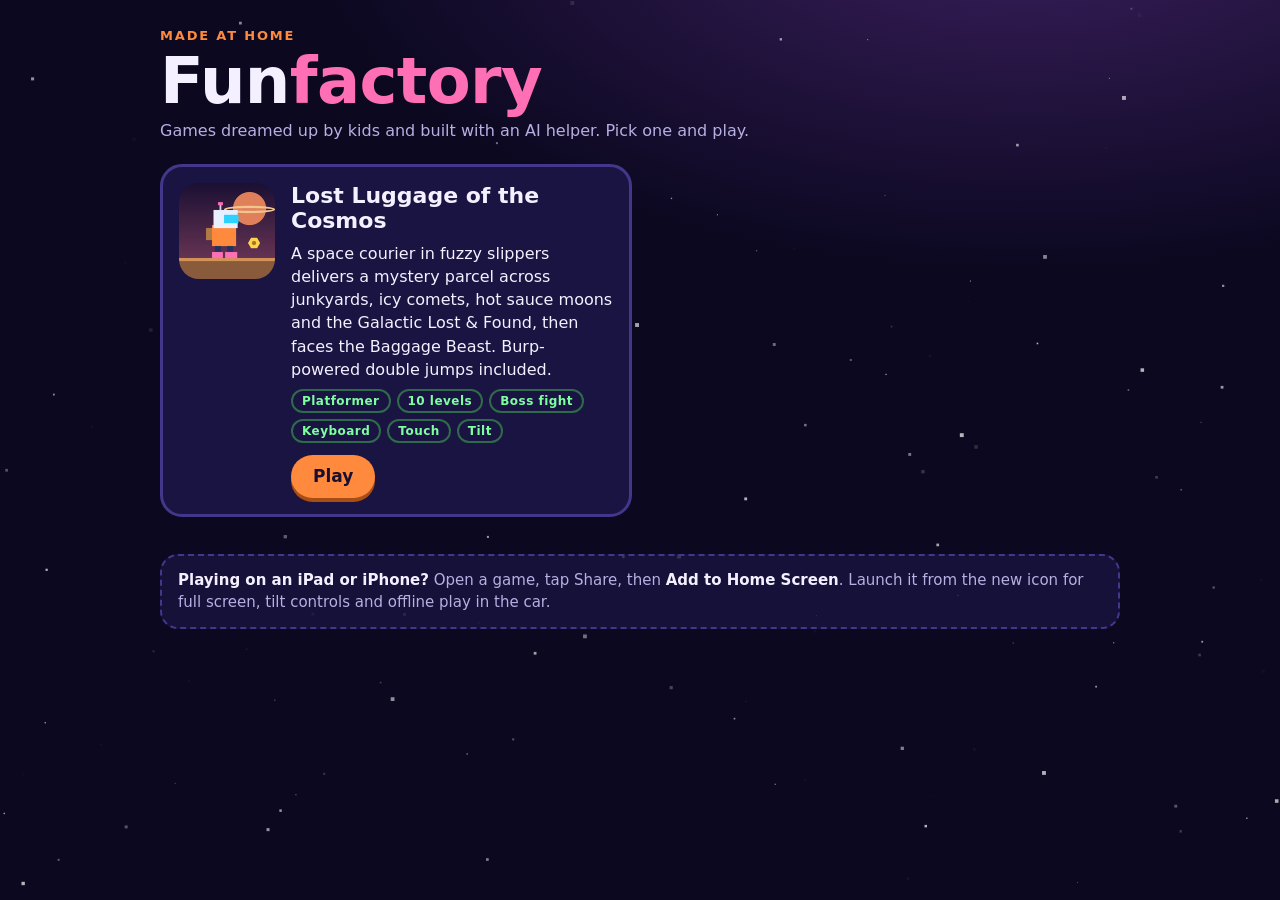
==== index.html @ 3f847eed "Lost Luggage v2: six new levels, Baggage Beast boss, power-ups, new monsters and biomes - Levels 4-9" ====
<!doctype html>
<html lang="en">
<head>
<meta charset="utf-8">
<meta name="viewport" content="width=device-width,initial-scale=1,viewport-fit=cover">
<meta name="theme-color" content="#0b0820">
<title>Funfactory</title>
<link rel="icon" href="games/lost-luggage-of-the-cosmos/icon-192.png">
<style>
/* Layout: a single column of game cards on a starfield; cards go two-up on wide screens. No web fonts, no network. */
:root{
  --space:#0b0820; --panel:#1a1442; --edge:#43378c; --ink:#f4f0ff; --muted:#b8afe2;
  --orange:#ff8a3d; --pink:#ff6fb5; --green:#7dffa0;
  --display:"Avenir Next Rounded","Arial Rounded MT Bold",ui-rounded,"Trebuchet MS",system-ui,sans-serif;
  --body:"Trebuchet MS",ui-rounded,system-ui,-apple-system,"Segoe UI",Roboto,sans-serif;
  color-scheme:dark;
}
*{box-sizing:border-box}
html{background:var(--space)}
body{margin:0;min-height:100vh;color:var(--ink);font:16px/1.45 var(--body);
  background:radial-gradient(1200px 600px at 80% -10%, #3b1f5e 0%, transparent 60%), var(--space);
  padding:calc(env(safe-area-inset-top,0px) + 28px) max(16px,env(safe-area-inset-right,0px)) calc(env(safe-area-inset-bottom,0px) + 32px) max(16px,env(safe-area-inset-left,0px))}
#stars{position:fixed;inset:0;z-index:0;pointer-events:none}
main{position:relative;z-index:1;max-width:60rem;margin:0 auto;display:flex;flex-direction:column;gap:22px}
header{display:flex;flex-direction:column;gap:6px}
.eyebrow{font:800 13px var(--display);letter-spacing:.14em;text-transform:uppercase;color:var(--orange)}
h1{margin:0;font:800 clamp(36px,8vw,64px)/1 var(--display);letter-spacing:-.01em;text-wrap:balance}
h1 span{color:var(--pink)}
.lead{margin:0;color:var(--muted);max-width:40rem}
.grid{display:grid;grid-template-columns:repeat(auto-fill,minmax(min(100%,26rem),1fr));gap:16px}
.card{display:flex;gap:16px;align-items:flex-start;background:var(--panel);border:3px solid var(--edge);border-radius:22px;padding:16px;min-width:0}
.card img{width:96px;height:96px;border-radius:20px;flex:none;image-rendering:auto}
.card .body{display:flex;flex-direction:column;gap:8px;min-width:0}
.card h2{margin:0;font:800 22px/1.15 var(--display)}
.card p{margin:0;color:var(--ink)}
.tags{display:flex;flex-wrap:wrap;gap:6px}
.tag{font:800 12px var(--display);letter-spacing:.04em;color:var(--green);border:2px solid #2f6b4a;border-radius:999px;padding:3px 9px}
.play{align-self:flex-start;margin-top:4px;font:800 17px/1 var(--display);color:#1a0f2e;background:var(--orange);border-radius:999px;padding:13px 22px;
  text-decoration:none;box-shadow:0 4px 0 #a84d14}
.play:active{transform:translateY(2px);box-shadow:0 2px 0 #a84d14}
.play:focus-visible{outline:3px solid var(--green);outline-offset:3px}
.tip{background:rgba(26,20,66,.75);border:2px dashed var(--edge);border-radius:18px;padding:14px 16px;color:var(--muted);font-size:15px}
.tip b{color:var(--ink)}
@media (prefers-reduced-motion: reduce){.play:active{transform:none}}
</style>
</head>
<body>
<canvas id="stars" aria-hidden="true"></canvas>
<main>
  <header>
    <div class="eyebrow">Made at home</div>
    <h1>Fun<span>factory</span></h1>
    <p class="lead">Games dreamed up by kids and built with an AI helper. Pick one and play.</p>
  </header>

  <section class="grid" id="games" aria-label="Games"></section>

  <p class="tip"><b>Playing on an iPad or iPhone?</b> Open a game, tap Share, then <b>Add to Home Screen</b>. Launch it from the new icon for full screen, tilt controls and offline play in the car.</p>
</main>

<script>
'use strict';
// GAME LIST: add one entry per game folder under games/ (newest first).
const GAMES = [
  {
    slug: 'lost-luggage-of-the-cosmos',
    title: 'Lost Luggage of the Cosmos',
    blurb: 'A space courier in fuzzy slippers delivers a mystery parcel across junkyards, icy comets, hot sauce moons and the Galactic Lost & Found, then faces the Baggage Beast. Burp-powered double jumps included.',
    tags: ['Platformer', '10 levels', 'Boss fight', 'Keyboard', 'Touch', 'Tilt'],
  },
];

const grid = document.getElementById('games');
for (const g of GAMES) {
  const card = document.createElement('article'); card.className = 'card';
  const img = document.createElement('img'); img.src = `games/${g.slug}/icon-192.png`; img.alt = '';
  img.onerror = () => img.remove();
  const body = document.createElement('div'); body.className = 'body';
  const h = document.createElement('h2'); h.textContent = g.title;
  const p = document.createElement('p'); p.textContent = g.blurb;
  const tags = document.createElement('div'); tags.className = 'tags';
  for (const t of g.tags || []) { const s = document.createElement('span'); s.className = 'tag'; s.textContent = t; tags.append(s); }
  const a = document.createElement('a'); a.className = 'play'; a.href = `games/${g.slug}/`; a.textContent = 'Play';
  body.append(h, p, tags, a); card.append(img, body); grid.append(card);
}

// twinkling starfield
const c = document.getElementById('stars'), x = c.getContext('2d');
let W = 0, H = 0; const stars = Array.from({ length: 140 }, () => ({ x: Math.random(), y: Math.random(), s: Math.random() * 1.6 + 0.4, t: Math.random() * 6 }));
function size() { const d = Math.min(devicePixelRatio || 1, 2); W = c.width = innerWidth * d; H = c.height = innerHeight * d; c.style.width = innerWidth + 'px'; c.style.height = innerHeight + 'px'; }
function draw(now) {
  x.clearRect(0, 0, W, H);
  for (const s of stars) { x.globalAlpha = 0.35 + 0.35 * Math.sin(now / 700 + s.t); x.fillStyle = '#fff'; x.fillRect(s.x * W, s.y * H, s.s * 2, s.s * 2); }
  if (!matchMedia('(prefers-reduced-motion: reduce)').matches) requestAnimationFrame(draw);
}
addEventListener('resize', size); size(); requestAnimationFrame(draw);
</script>
</body>
</html>
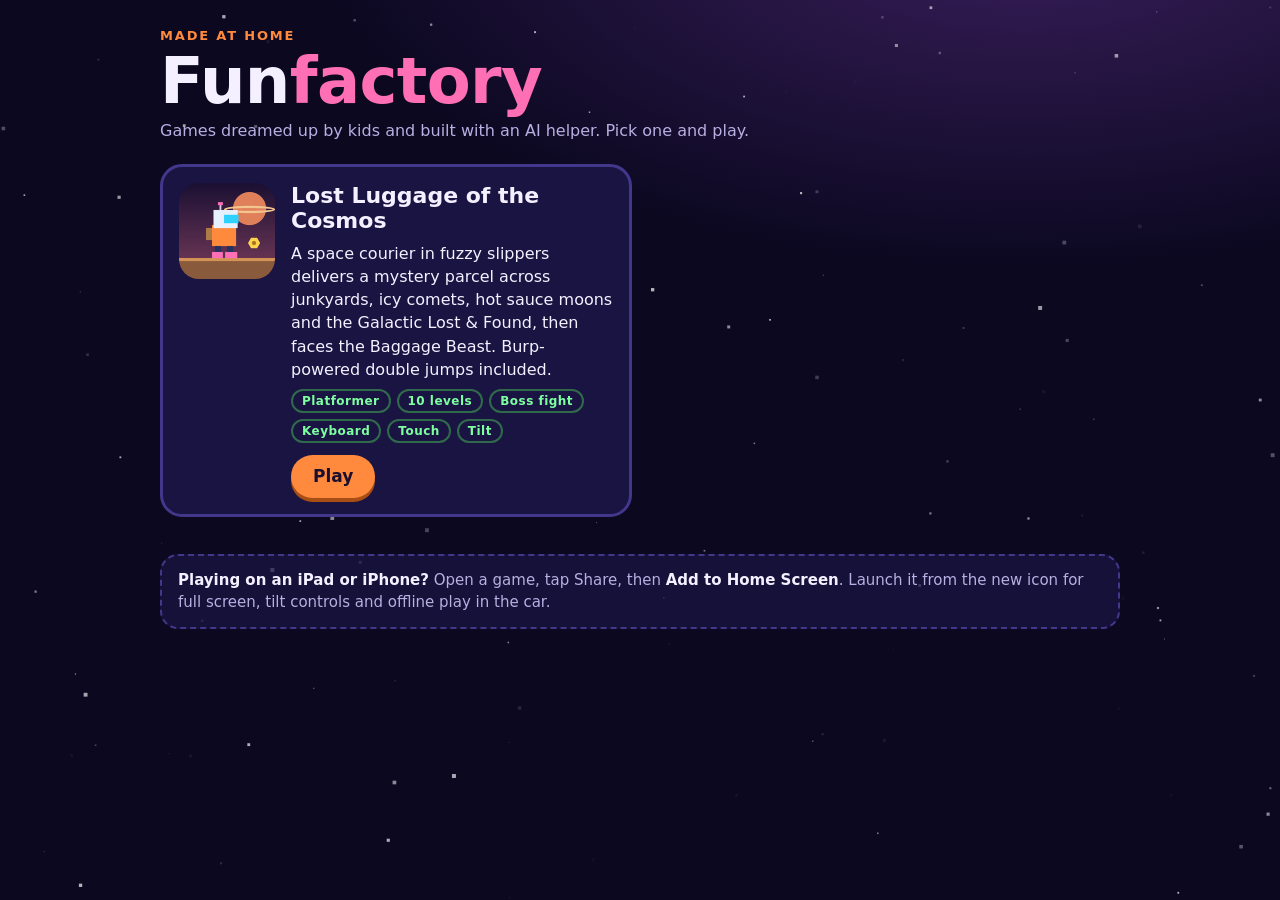
==== commit 609c93c8: "Privacy: rules in AGENTS.md, check_private.py, no-index tags - AGENTS.md "Privacy": no real people o" ====
--- a/index.html
+++ b/index.html
@@ -2,6 +2,7 @@
 <html lang="en">
 <head>
 <meta charset="utf-8">
+<meta name="robots" content="noindex">
 <meta name="viewport" content="width=device-width,initial-scale=1,viewport-fit=cover">
 <meta name="theme-color" content="#0b0820">
 <title>Funfactory</title>
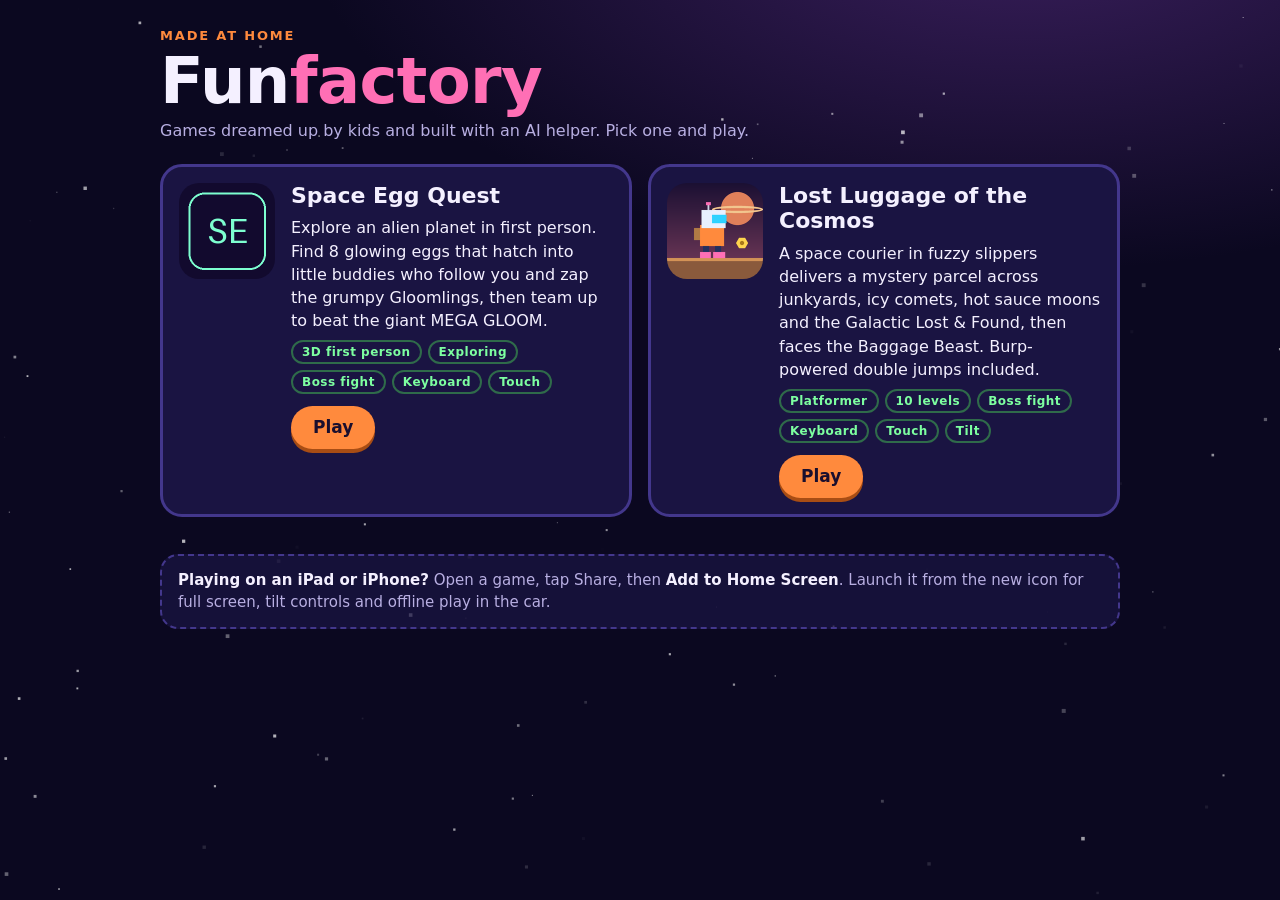
==== commit d4eecb03: "Add Space Egg Quest: first-person egg hunt with alien buddies and a boss Explore an alien planet, ha" ====
--- a/index.html
+++ b/index.html
@@ -64,6 +64,12 @@
 // GAME LIST: add one entry per game folder under games/ (newest first).
 const GAMES = [
   {
+    slug: 'space-egg-quest',
+    title: 'Space Egg Quest',
+    blurb: 'Explore an alien planet in first person. Find 8 glowing eggs that hatch into little buddies who follow you and zap the grumpy Gloomlings, then team up to beat the giant MEGA GLOOM.',
+    tags: ['3D first person', 'Exploring', 'Boss fight', 'Keyboard', 'Touch'],
+  },
+  {
     slug: 'lost-luggage-of-the-cosmos',
     title: 'Lost Luggage of the Cosmos',
     blurb: 'A space courier in fuzzy slippers delivers a mystery parcel across junkyards, icy comets, hot sauce moons and the Galactic Lost & Found, then faces the Baggage Beast. Burp-powered double jumps included.',
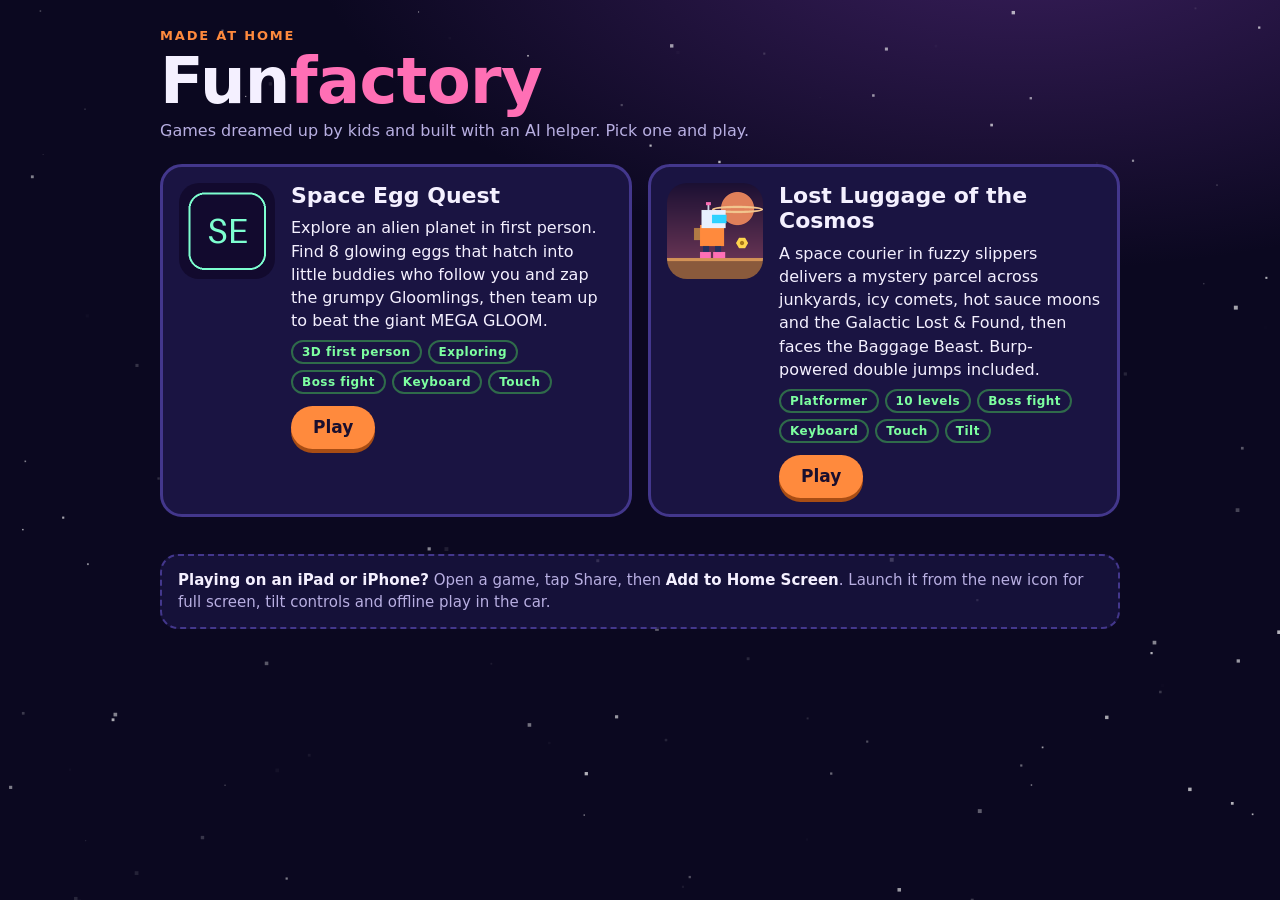
==== commit fe2e0344: "Home page: its own arcade-cabinet icon for bookmarks and Home Screen Co-Authored-By: Claude Fable 5." ====
--- a/index.html
+++ b/index.html
@@ -6,7 +6,11 @@
 <meta name="viewport" content="width=device-width,initial-scale=1,viewport-fit=cover">
 <meta name="theme-color" content="#0b0820">
 <title>Funfactory</title>
-<link rel="icon" href="games/lost-luggage-of-the-cosmos/icon-192.png">
+<meta name="apple-mobile-web-app-title" content="Funfactory">
+<link rel="manifest" href="manifest.webmanifest">
+<link rel="apple-touch-icon" href="apple-touch-icon.png">
+<link rel="icon" type="image/png" sizes="48x48" href="favicon.png">
+<link rel="icon" type="image/png" sizes="192x192" href="icon-192.png">
 <style>
 /* Layout: a single column of game cards on a starfield; cards go two-up on wide screens. No web fonts, no network. */
 :root{
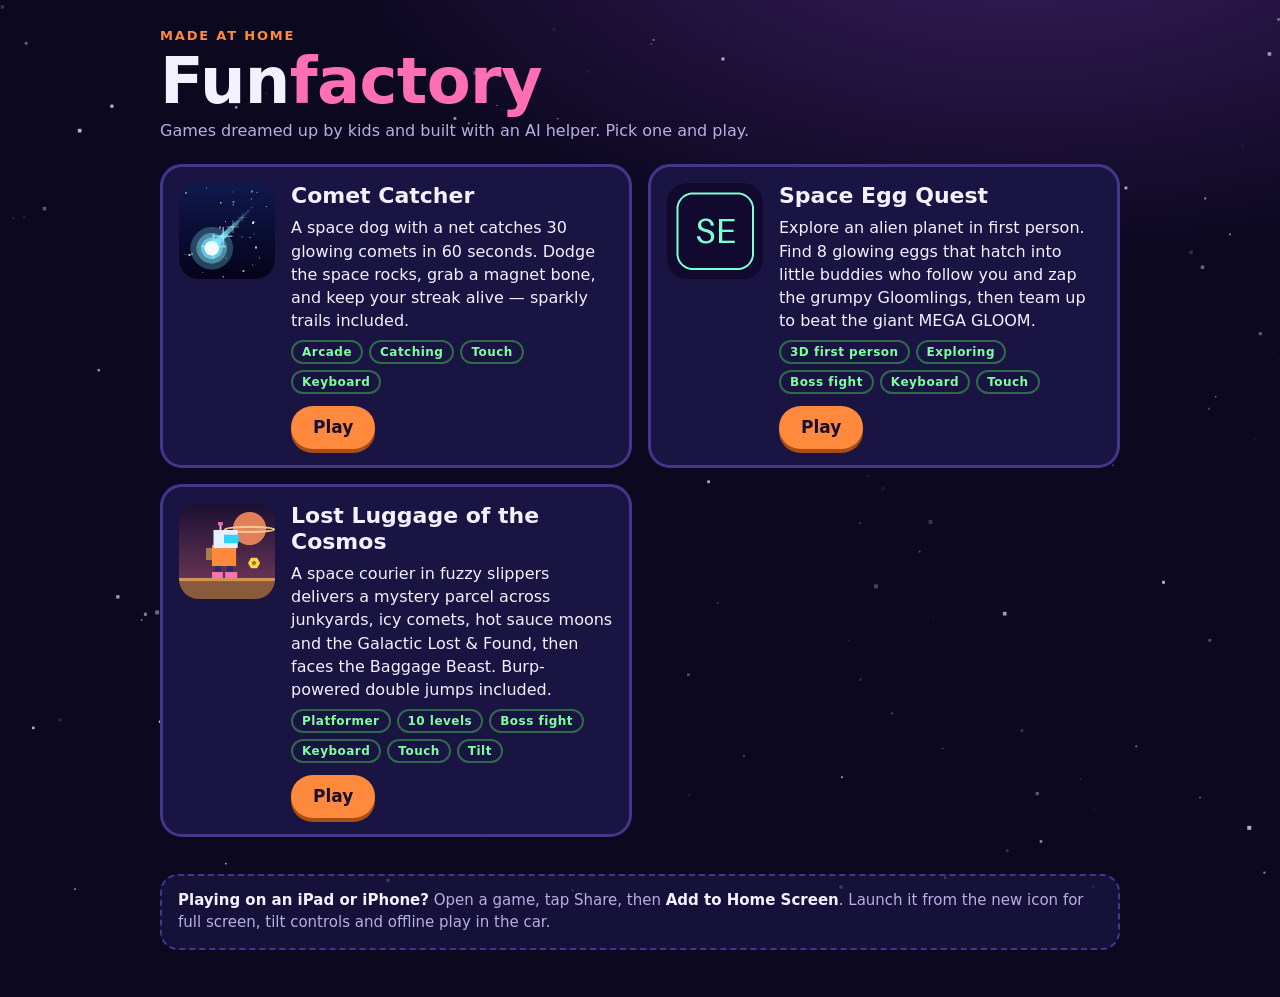
==== commit 3c66aab8: "New game: comet-catcher (Game Studio request 5023c83b) Built by Funfactory Studio from a Game Card a" ====
--- a/index.html
+++ b/index.html
@@ -68,6 +68,12 @@
 // GAME LIST: add one entry per game folder under games/ (newest first).
 const GAMES = [
   {
+    slug: 'comet-catcher',
+    title: 'Comet Catcher',
+    blurb: 'A space dog with a net catches 30 glowing comets in 60 seconds. Dodge the space rocks, grab a magnet bone, and keep your streak alive — sparkly trails included.',
+    tags: ['Arcade', 'Catching', 'Touch', 'Keyboard'],
+  },
+  {
     slug: 'space-egg-quest',
     title: 'Space Egg Quest',
     blurb: 'Explore an alien planet in first person. Find 8 glowing eggs that hatch into little buddies who follow you and zap the grumpy Gloomlings, then team up to beat the giant MEGA GLOOM.',
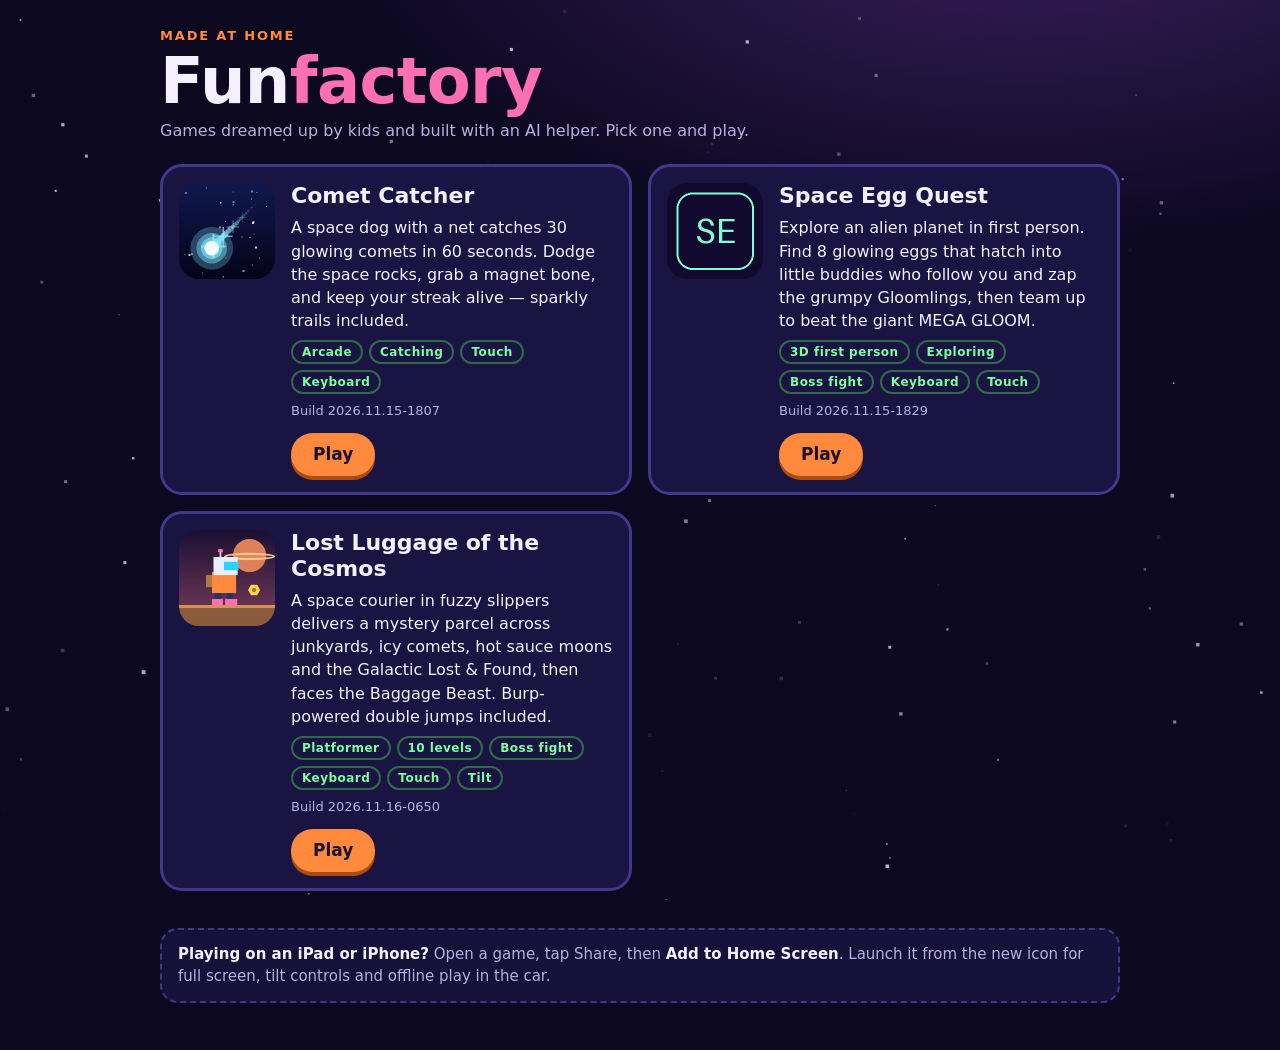
==== commit d4a910e4: "Build numbers: shown on each game's title screen and home-page card; stamp_build.py" ====
--- a/index.html
+++ b/index.html
@@ -38,6 +38,7 @@
 .card .body{display:flex;flex-direction:column;gap:8px;min-width:0}
 .card h2{margin:0;font:800 22px/1.15 var(--display)}
 .card p{margin:0;color:var(--ink)}
+.card .build{font-size:13px;color:var(--muted)}
 .tags{display:flex;flex-wrap:wrap;gap:6px}
 .tag{font:800 12px var(--display);letter-spacing:.04em;color:var(--green);border:2px solid #2f6b4a;border-radius:999px;padding:3px 9px}
 .play{align-self:flex-start;margin-top:4px;font:800 17px/1 var(--display);color:#1a0f2e;background:var(--orange);border-radius:999px;padding:13px 22px;
@@ -97,8 +98,12 @@
   const p = document.createElement('p'); p.textContent = g.blurb;
   const tags = document.createElement('div'); tags.className = 'tags';
   for (const t of g.tags || []) { const s = document.createElement('span'); s.className = 'tag'; s.textContent = t; tags.append(s); }
+  // The build number (Eastern date and time it was published) lets players see that an update came through.
+  const b = document.createElement('p'); b.className = 'build'; b.hidden = true;
+  fetch(`games/${g.slug}/build.json`, { cache: 'no-cache' }).then(r => r.ok ? r.json() : null)
+    .then(j => { if (j && j.build) { b.textContent = `Build ${j.build}`; b.hidden = false; } }).catch(() => {});
   const a = document.createElement('a'); a.className = 'play'; a.href = `games/${g.slug}/`; a.textContent = 'Play';
-  body.append(h, p, tags, a); card.append(img, body); grid.append(card);
+  body.append(h, p, tags, b, a); card.append(img, body); grid.append(card);
 }
 
 // twinkling starfield
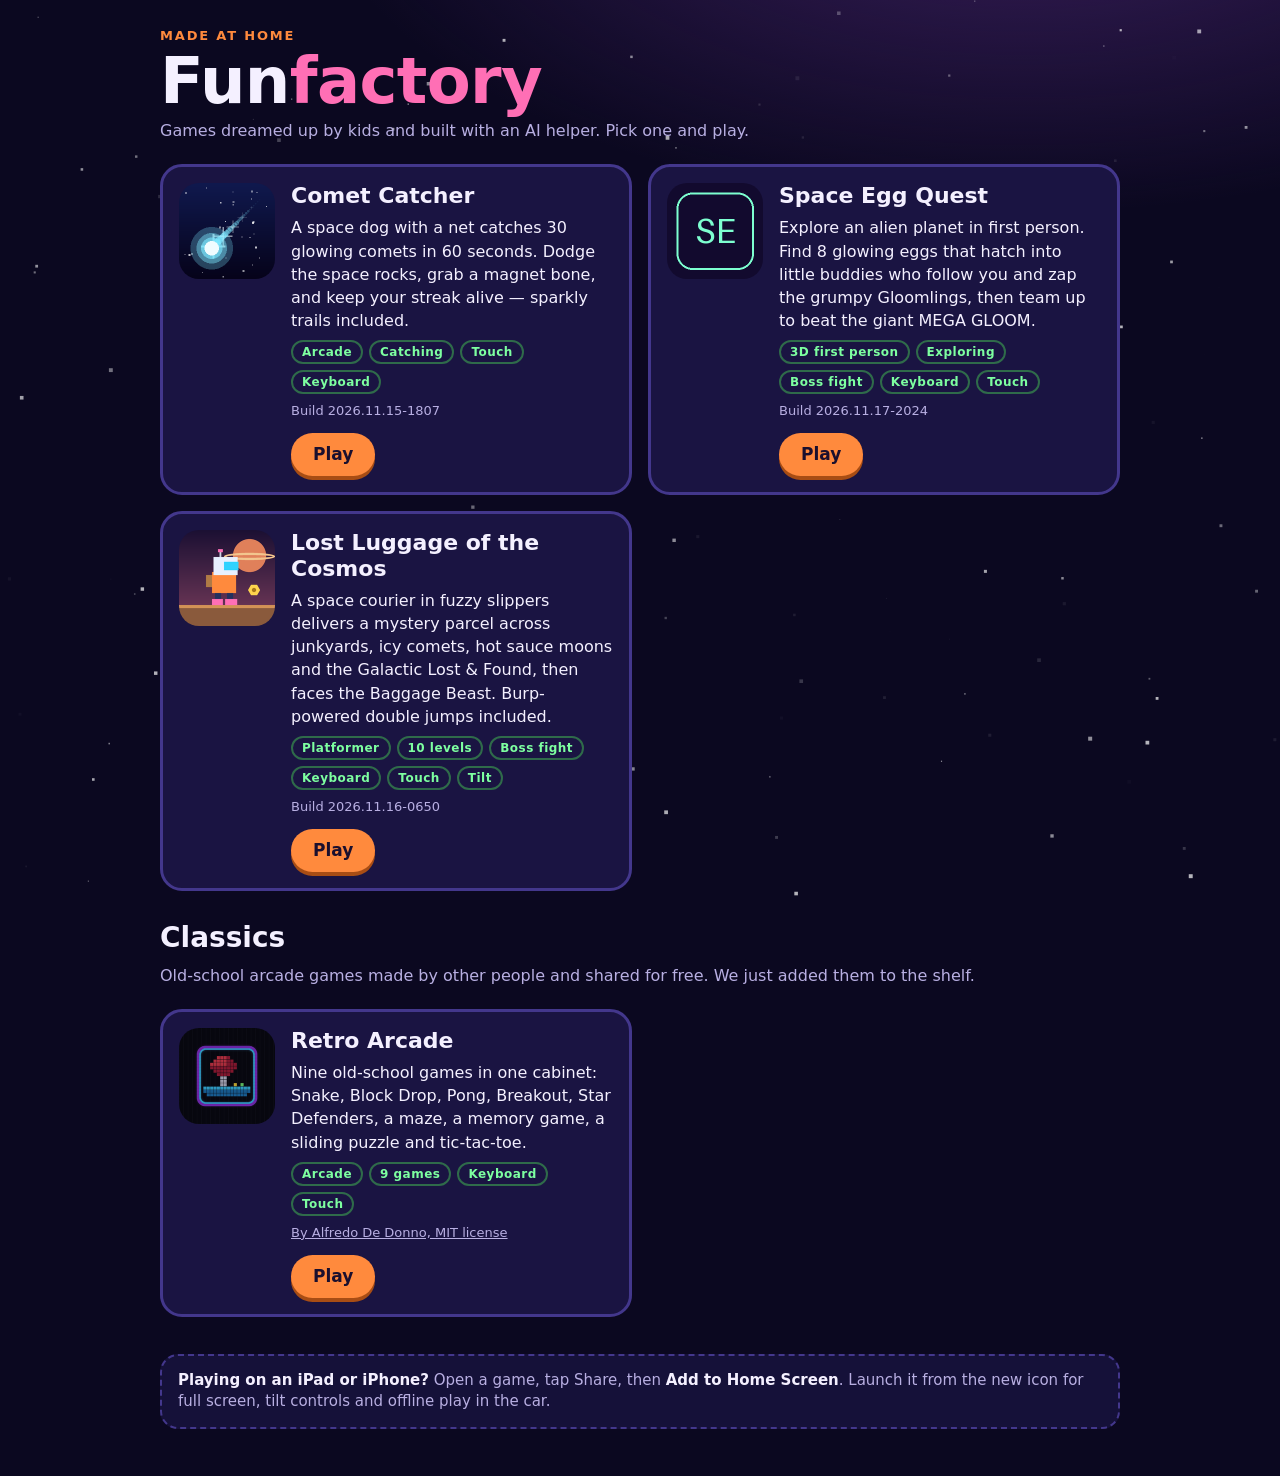
==== commit 4b7dba1f: "Classics shelf: Retro Arcade (nine MIT-licensed arcade games, in English) Adds a second home-page se" ====
--- a/index.html
+++ b/index.html
@@ -47,6 +47,10 @@
 .play:focus-visible{outline:3px solid var(--green);outline-offset:3px}
 .tip{background:rgba(26,20,66,.75);border:2px dashed var(--edge);border-radius:18px;padding:14px 16px;color:var(--muted);font-size:15px}
 .tip b{color:var(--ink)}
+h2.shelf{margin:10px 0 0;font:800 28px/1.1 var(--display)}
+.shelf-lead{margin:-12px 0 0;color:var(--muted)}
+.card .credit{font-size:13px;color:var(--muted)}
+.card .credit a{color:var(--muted)}
 @media (prefers-reduced-motion: reduce){.play:active{transform:none}}
 </style>
 </head>
@@ -60,6 +64,10 @@
   </header>
 
   <section class="grid" id="games" aria-label="Games"></section>
+
+  <h2 class="shelf">Classics</h2>
+  <p class="shelf-lead">Old-school arcade games made by other people and shared for free. We just added them to the shelf.</p>
+  <section class="grid" id="classics" aria-label="Classics"></section>
 
   <p class="tip"><b>Playing on an iPad or iPhone?</b> Open a game, tap Share, then <b>Add to Home Screen</b>. Launch it from the new icon for full screen, tilt controls and offline play in the car.</p>
 </main>
@@ -88,22 +96,49 @@
   },
 ];
 
-const grid = document.getElementById('games');
-for (const g of GAMES) {
+// CLASSICS: free, openly licensed games by other people, kept under classics/ with their LICENSE and NOTICE.md.
+// The Game Studio and the test harness only look in games/, so these are never rebuilt or bot-tested.
+const CLASSICS = [
+  {
+    path: 'classics/arcade/',
+    title: 'Retro Arcade',
+    blurb: 'Nine old-school games in one cabinet: Snake, Block Drop, Pong, Breakout, Star Defenders, a maze, a memory game, a sliding puzzle and tic-tac-toe.',
+    tags: ['Arcade', '9 games', 'Keyboard', 'Touch'],
+    credit: { text: 'By Alfredo De Donno, MIT license', href: 'https://github.com/sirAlfry/retro-arcade-collection-phaser' },
+  },
+];
+
+function card(g, href, icon) {
   const card = document.createElement('article'); card.className = 'card';
-  const img = document.createElement('img'); img.src = `games/${g.slug}/icon-192.png`; img.alt = '';
+  const img = document.createElement('img'); img.src = icon; img.alt = '';
   img.onerror = () => img.remove();
   const body = document.createElement('div'); body.className = 'body';
   const h = document.createElement('h2'); h.textContent = g.title;
   const p = document.createElement('p'); p.textContent = g.blurb;
   const tags = document.createElement('div'); tags.className = 'tags';
   for (const t of g.tags || []) { const s = document.createElement('span'); s.className = 'tag'; s.textContent = t; tags.append(s); }
+  const a = document.createElement('a'); a.className = 'play'; a.href = href; a.textContent = 'Play';
+  body.append(h, p, tags);
+  card.append(img, body);
+  return { card, body, a };
+}
+
+const grid = document.getElementById('games');
+for (const g of GAMES) {
+  const { card: c, body, a } = card(g, `games/${g.slug}/`, `games/${g.slug}/icon-192.png`);
   // The build number (Eastern date and time it was published) lets players see that an update came through.
   const b = document.createElement('p'); b.className = 'build'; b.hidden = true;
   fetch(`games/${g.slug}/build.json`, { cache: 'no-cache' }).then(r => r.ok ? r.json() : null)
     .then(j => { if (j && j.build) { b.textContent = `Build ${j.build}`; b.hidden = false; } }).catch(() => {});
-  const a = document.createElement('a'); a.className = 'play'; a.href = `games/${g.slug}/`; a.textContent = 'Play';
-  body.append(h, p, tags, b, a); card.append(img, body); grid.append(card);
+  body.append(b, a); grid.append(c);
+}
+
+const shelf = document.getElementById('classics');
+for (const g of CLASSICS) {
+  const { card: c, body, a } = card(g, g.path, `${g.path}assets/icons/icon-192.png`);
+  const cr = document.createElement('p'); cr.className = 'credit';
+  const link = document.createElement('a'); link.href = g.credit.href; link.textContent = g.credit.text; link.rel = 'noopener';
+  cr.append(link); body.append(cr, a); shelf.append(c);
 }
 
 // twinkling starfield
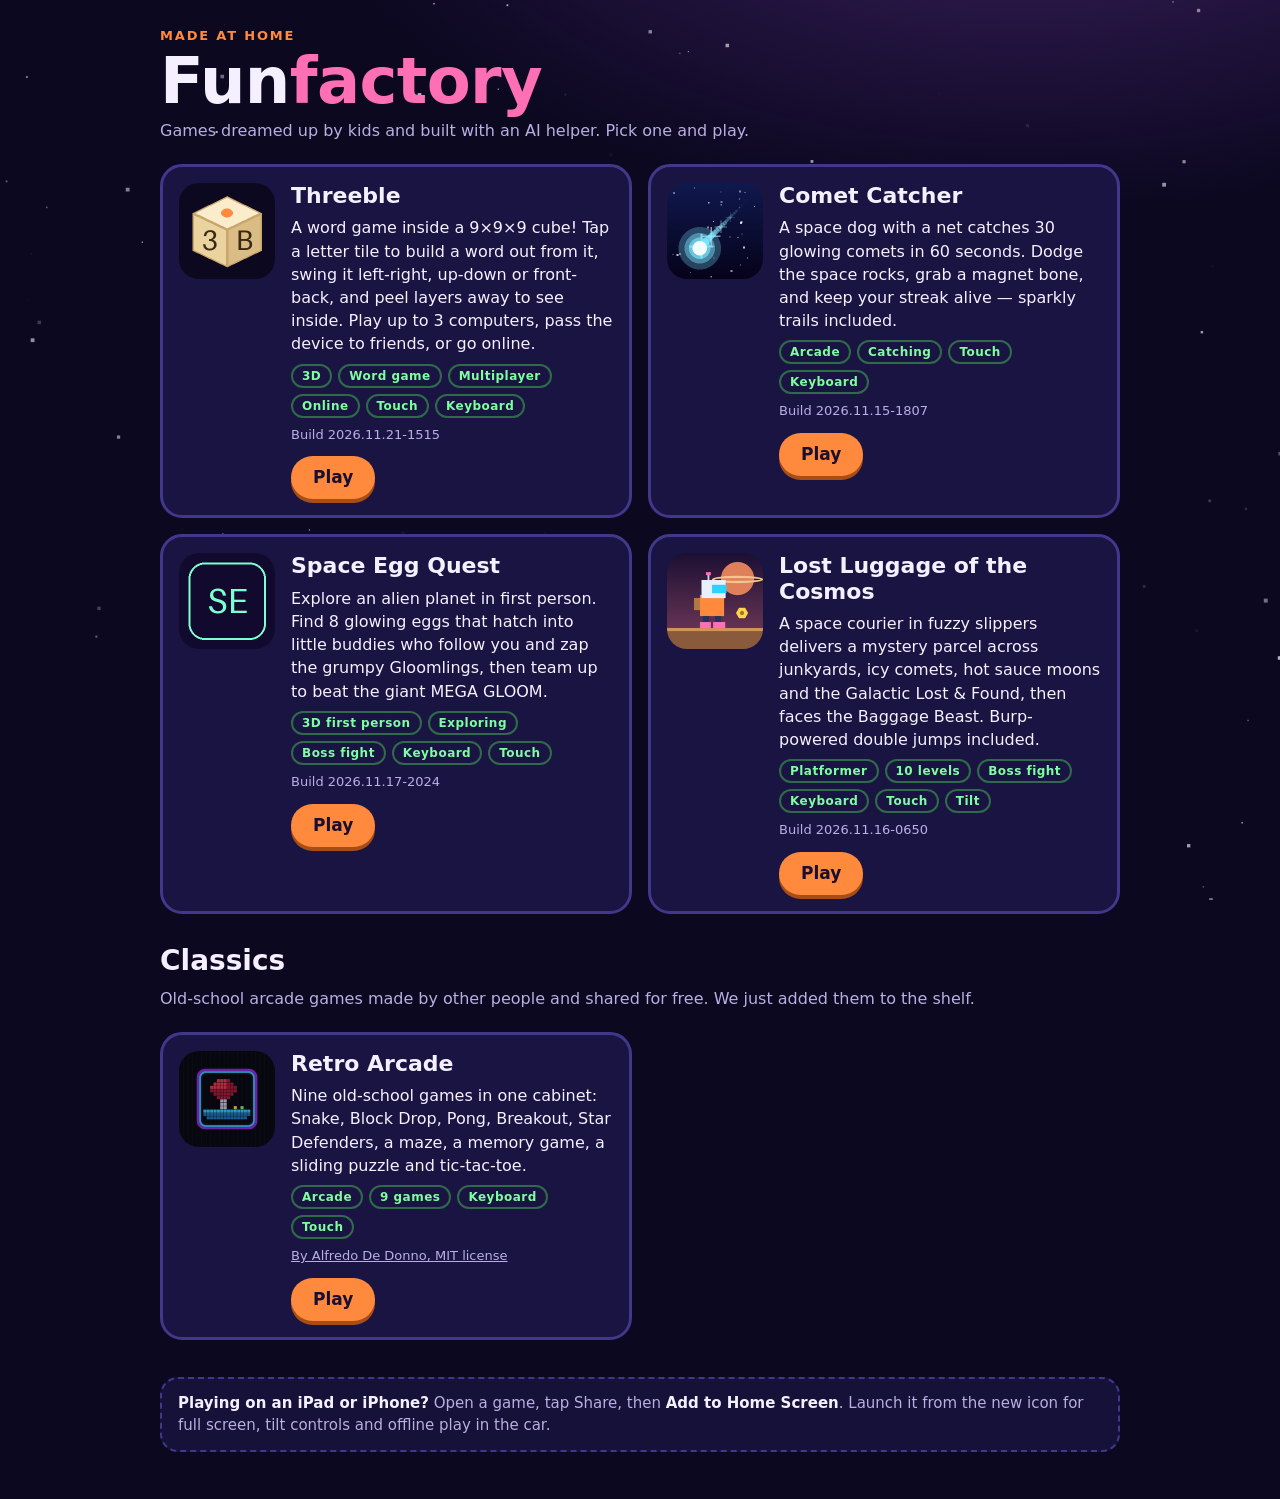
==== commit 04572b97: "Add Threeble: a 3D word game in a 9x9x9 cube Letter-cube tiles, words along x, y or z (read either w" ====
--- a/index.html
+++ b/index.html
@@ -77,6 +77,12 @@
 // GAME LIST: add one entry per game folder under games/ (newest first).
 const GAMES = [
   {
+    slug: 'threeble',
+    title: 'Threeble',
+    blurb: 'A word game inside a 9×9×9 cube! Tap a letter tile to build a word out from it, swing it left-right, up-down or front-back, and peel layers away to see inside. Play up to 3 computers, pass the device to friends, or go online.',
+    tags: ['3D', 'Word game', 'Multiplayer', 'Online', 'Touch', 'Keyboard'],
+  },
+  {
     slug: 'comet-catcher',
     title: 'Comet Catcher',
     blurb: 'A space dog with a net catches 30 glowing comets in 60 seconds. Dodge the space rocks, grab a magnet bone, and keep your streak alive — sparkly trails included.',
